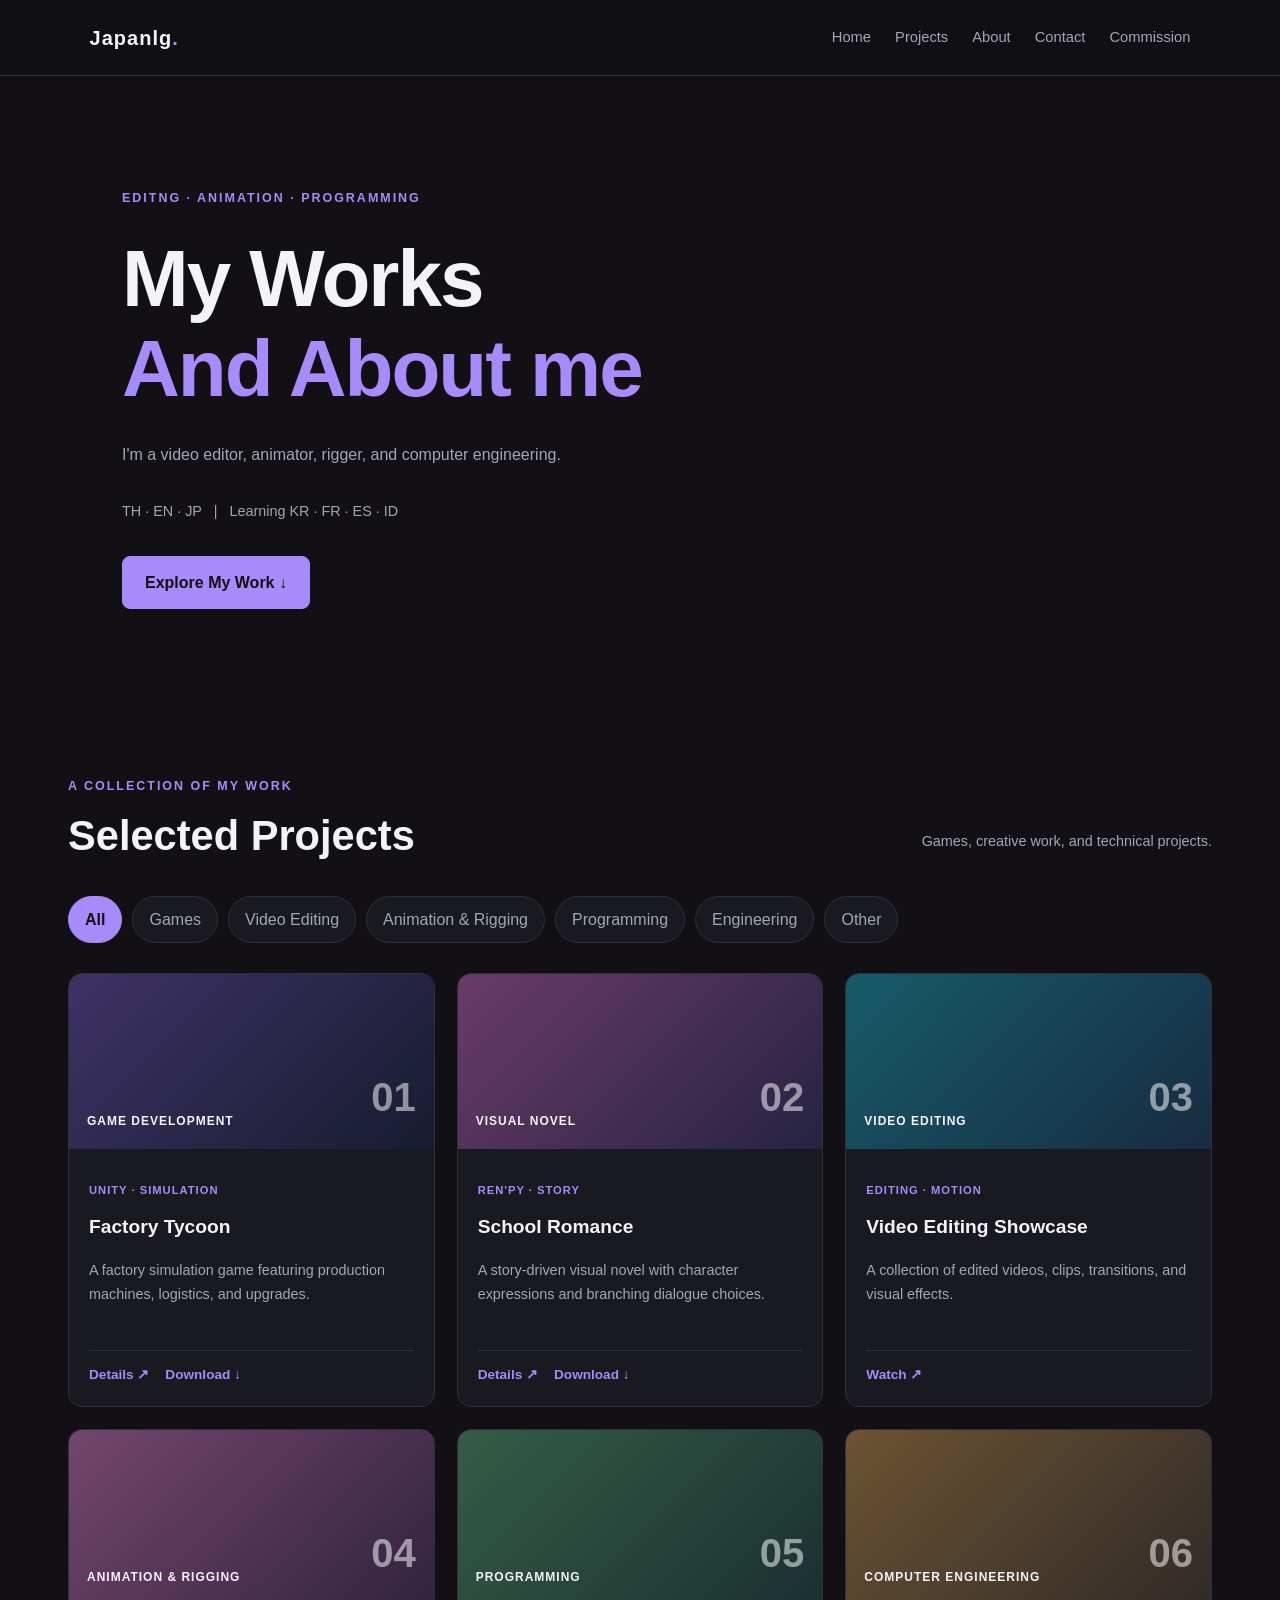
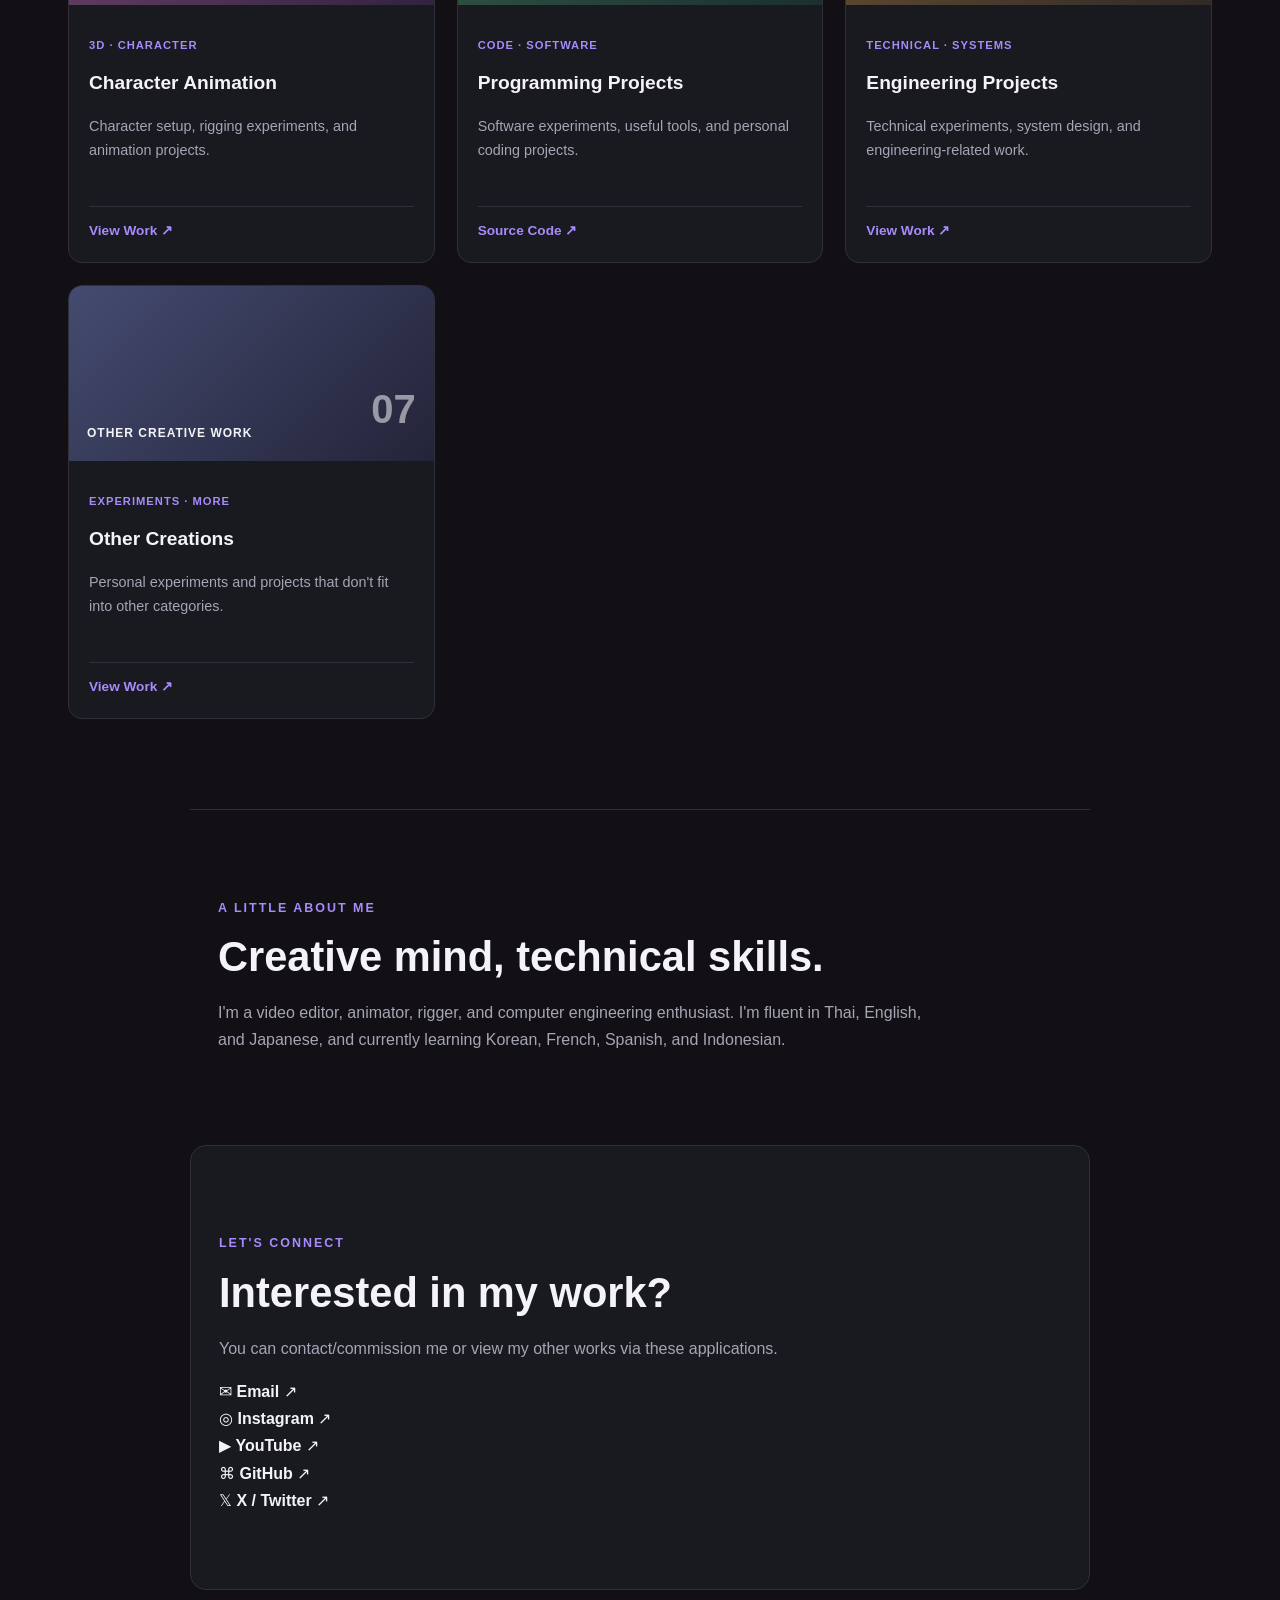
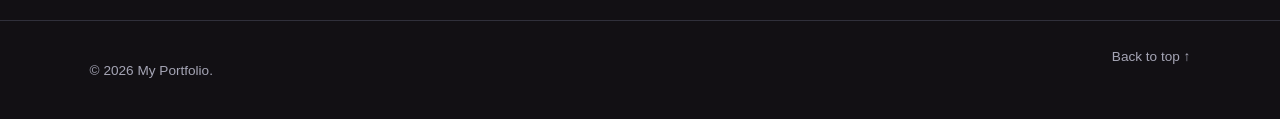
==== index.html @ 39be1f0b "Add files via upload" ====
<!DOCTYPE html>

<html lang="en">
<head>
    <meta charset="UTF-8">
    <meta name="viewport" content="width=device-width, initial-scale=1.0">

    <meta name="description"
          content="Personal portfolio showcasing games, video editing, animation, rigging, and programming projects.">

    <meta name="theme-color" content="#101014">

    <title>Japanlg Hub</title>

    <link rel="stylesheet" href="style.css">
    <script src="script.js" defer></script>
</head>

<body>

    <!-- Navigation -->
    <header class="navbar">
        <a class="logo" href="#home">Japanlg<span>.</span></a>

        <nav aria-label="Main navigation">
            <a href="#home">Home</a>
            <a href="#projects">Projects</a>
            <a href="#about">About</a>
            <a href="#contact">Contact</a>
            <a href="commission.html">Commission</a>
        </nav>
    </header>

    <main>

        <!-- Hero / Introduction -->
        <section class="hero" id="home">
            <p class="eyebrow">Editng · Animation · Programming</p>

            <h1>
                My Works<br>
                <span>And About me</span>
            </h1>

            <p class="hero-description">
                I'm a video editor, animator, rigger, and computer
                engineering.
            </p>

            <p class="languages">
                TH · EN · JP &nbsp; | &nbsp; Learning KR · FR · ES · ID
            </p>

            <a class="primary-button" href="#projects">
                Explore My Work ↓
            </a>
        </section>

        <!-- Projects -->
        <section class="projects-section" id="projects">

            <div class="section-heading">
                <div>
                    <p class="eyebrow">A COLLECTION OF MY WORK</p>
                    <h2>Selected Projects</h2>
                </div>

                <p class="section-description">
                    Games, creative work, and technical projects.
                </p>
            </div>

            <!-- Filter buttons -->
            <div class="filters" aria-label="Filter projects">
                <button class="filter-button active"
                        data-filter="all"
                        aria-pressed="true">
                    All
                </button>

                <button class="filter-button"
                        data-filter="game"
                        aria-pressed="false">
                    Games
                </button>

                <button class="filter-button"
                        data-filter="video"
                        aria-pressed="false">
                    Video Editing
                </button>

                <button class="filter-button"
                        data-filter="animation"
                        aria-pressed="false">
                    Animation & Rigging
                </button>

                <button class="filter-button"
                        data-filter="code"
                        aria-pressed="false">
                    Programming
                </button>

                <button class="filter-button"
                        data-filter="engineering"
                        aria-pressed="false">
                    Engineering
                </button>

                <button class="filter-button"
                        data-filter="other"
                        aria-pressed="false">
                    Other
                </button>
            </div>

            <!-- Project cards -->
            <div class="project-grid" id="project-grid">

                <article class="project-card" data-category="game">
                    <div class="project-art art-game">
                        <span>GAME DEVELOPMENT</span>
                        <strong>01</strong>
                    </div>

                    <div class="project-info">
                        <p class="project-category">UNITY · SIMULATION</p>
                        <h3>Factory Tycoon</h3>
                        <p>
                            A factory simulation game featuring
                            production machines, logistics, and upgrades.
                        </p>
                        <div class="project-links">
                            <a href="#contact">Details ↗</a>
                            <a href="downloads/factory-tycoon.zip"
                               download>Download ↓</a>
                        </div>
                    </div>
                </article>

                <article class="project-card" data-category="game">
                    <div class="project-art art-visual-novel">
                        <span>VISUAL NOVEL</span>
                        <strong>02</strong>
                    </div>

                    <div class="project-info">
                        <p class="project-category">REN'PY · STORY</p>
                        <h3>School Romance</h3>
                        <p>
                            A story-driven visual novel with character
                            expressions and branching dialogue choices.
                        </p>
                        <div class="project-links">
                            <a href="#contact">Details ↗</a>
                            <a href="downloads/school-romance.zip"
                               download>Download ↓</a>
                        </div>
                    </div>
                </article>

                <article class="project-card" data-category="video">
                    <div class="project-art art-video">
                        <span>VIDEO EDITING</span>
                        <strong>03</strong>
                    </div>

                    <div class="project-info">
                        <p class="project-category">EDITING · MOTION</p>
                        <h3>Video Editing Showcase</h3>
                        <p>
                            A collection of edited videos, clips,
                            transitions, and visual effects.
                        </p>
                        <div class="project-links">
                            <a href="#contact">Watch ↗</a>
                        </div>
                    </div>
                </article>

                <article class="project-card" data-category="animation">
                    <div class="project-art art-animation">
                        <span>ANIMATION & RIGGING</span>
                        <strong>04</strong>
                    </div>

                    <div class="project-info">
                        <p class="project-category">3D · CHARACTER</p>
                        <h3>Character Animation</h3>
                        <p>
                            Character setup, rigging experiments,
                            and animation projects.
                        </p>
                        <div class="project-links">
                            <a href="#contact">View Work ↗</a>
                        </div>
                    </div>
                </article>

                <article class="project-card" data-category="code">
                    <div class="project-art art-code">
                        <span>PROGRAMMING</span>
                        <strong>05</strong>
                    </div>

                    <div class="project-info">
                        <p class="project-category">CODE · SOFTWARE</p>
                        <h3>Programming Projects</h3>
                        <p>
                            Software experiments, useful tools,
                            and personal coding projects.
                        </p>
                        <div class="project-links">
                            <a href="#contact">Source Code ↗</a>
                        </div>
                    </div>
                </article>

                <article class="project-card" data-category="engineering">
                    <div class="project-art art-engineering">
                        <span>COMPUTER ENGINEERING</span>
                        <strong>06</strong>
                    </div>

                    <div class="project-info">
                        <p class="project-category">TECHNICAL · SYSTEMS</p>
                        <h3>Engineering Projects</h3>
                        <p>
                            Technical experiments, system design,
                            and engineering-related work.
                        </p>
                        <div class="project-links">
                            <a href="#contact">View Work ↗</a>
                        </div>
                    </div>
                </article>

                <article class="project-card" data-category="other">
                    <div class="project-art art-other">
                        <span>OTHER CREATIVE WORK</span>
                        <strong>07</strong>
                    </div>

                    <div class="project-info">
                        <p class="project-category">EXPERIMENTS · MORE</p>
                        <h3>Other Creations</h3>
                        <p>
                            Personal experiments and projects
                            that don't fit into other categories.
                        </p>
                        <div class="project-links">
                            <a href="#contact">View Work ↗</a>
                        </div>
                    </div>
                </article>

            </div>

            <p class="empty-message" id="empty-message" hidden>
                No projects in this category yet.
            </p>

        </section>

        <!-- About -->
        <section class="about-section" id="about">
            <p class="eyebrow">A LITTLE ABOUT ME</p>
            <h2>Creative mind, technical skills.</h2>

            <p>
                I'm a video editor, animator, rigger, and computer
                engineering enthusiast. I'm fluent in Thai, English,
                and Japanese, and currently learning Korean, French,
                Spanish, and Indonesian.
            </p>
        </section>

        <!-- Contact -->
        <section class="contact-section" id="contact">
            <p class="eyebrow">LET'S CONNECT</p>
            <h2>Interested in my work?</h2>

            <p>
                You can contact/commission me or view my other works via these applications.
            </p>

            <div class="contact-links">

        <!-- Email -->
        <a class="contact-card"
           href="mailto:japanlg55@gmail.com">
            <span class="contact-icon">✉</span>
            <span class="contact-text">
                <strong>Email</strong>
            </span>
            <span class="contact-arrow">↗</span>
        </a>
        <br>

        <a class="contact-card"
           href="https://www.instagram.com/japanlg/"
           target="_blank"
           rel="noopener noreferrer">
            <span class="contact-icon">◎</span>
            <span class="contact-text">
                <strong>Instagram</strong>
            </span>
            <span class="contact-arrow">↗</span>
        </a>
        <br>

        <a class="contact-card"
           href="https://www.youtube.com/@bokunoTL"
           target="_blank"
           rel="noopener noreferrer">
            <span class="contact-icon">▶</span>
            <span class="contact-text">
                <strong>YouTube</strong>
            </span>
            <span class="contact-arrow">↗</span>
        </a>
        <br>

        <a class="contact-card"
           href="https://github.com/Furoshii"
           target="_blank"
           rel="noopener noreferrer">
            <span class="contact-icon">⌘</span>
            <span class="contact-text">
                <strong>GitHub</strong>
            </span>
            <span class="contact-arrow">↗</span>
        </a>
        <br>

        <a class="contact-card"
           href="https://x.com/japanlg2"
           target="_blank"
           rel="noopener noreferrer">
            <span class="contact-icon">𝕏</span>
            <span class="contact-text">
                <strong>X / Twitter</strong>
            </span>
            <span class="contact-arrow">↗</span>
        </a>

    </div>
        </section>

    </main>

    <footer>
        <p>© <span id="current-year"></span> My Portfolio.</p>
        <a href="#home">Back to top ↑</a>
    </footer>

</body>
</html>
---- style.css ----
/* ===== 1. Global settings ===== */
:root {
    --background: #121014;
    --surface: #191920;
    --surface-hover: #22222d;
    --text: #f4f4f8;
    --muted: #a5a5b5;
    --accent: #a78bfa;
    --border: #30303b;
}

* {
    box-sizing: border-box;
}

html {
    scroll-behavior: smooth;
    scroll-padding-top: 90px;
}

body {
    margin: 0;
    background: var(--background);
    color: var(--text);
    font-family: "Segoe UI", Arial, sans-serif;
    line-height: 1.7;
}

a {
    color: inherit;
    text-decoration: none;
}

button {
    font: inherit;
}

button:focus-visible,
a:focus-visible {
    outline: 2px solid var(--accent);
    outline-offset: 4px;
}

::selection {
    background: var(--accent);
    color: #101014;
}

/* ===== 2. Navigation ===== */
.navbar {
    min-height: 76px;
    padding: 16px 7%;
    display: flex;
    justify-content: space-between;
    align-items: center;
    gap: 24px;
    border-bottom: 1px solid var(--border);
    background: rgba(16, 16, 20, 0.96);
}

.logo {
    font-size: 1.25rem;
    font-weight: 800;
    letter-spacing: 1px;
}

.logo span {
    color: var(--accent);
}

.navbar nav {
    display: flex;
    flex-wrap: wrap;
    gap: 24px;
}

.navbar nav a {
    color: var(--muted);
    font-size: 0.92rem;
    transition: color 0.2s;
}

.navbar nav a:hover {
    color: var(--accent);
}

/* ===== 3. Hero section ===== */
.hero {
    max-width: 1100px;
    min-height: 470px;
    margin: auto;
    padding: 100px 32px 90px;
    display: flex;
    flex-direction: column;
    align-items: flex-start;
    justify-content: center;
}

.eyebrow {
    color: var(--accent);
    font-size: 0.78rem;
    font-weight: 700;
    letter-spacing: 2px;
    text-transform: uppercase;
}

.hero h1 {
    margin: 12px 0;
    font-size: clamp(2.6rem, 7vw, 5rem);
    line-height: 1.12;
    letter-spacing: -2px;
}

.hero h1 span {
    color: var(--accent);
}

.hero-description {
    max-width: 650px;
    color: var(--muted);
}

.languages {
    color: var(--muted);
    font-size: 0.9rem;
}

.primary-button {
    display: inline-block;
    margin-top: 18px;
    padding: 12px 22px;
    border: 1px solid var(--accent);
    border-radius: 8px;
    background: var(--accent);
    color: #101014;
    font-weight: 700;
    transition: transform 0.2s, background 0.2s;
}

.primary-button:hover {
    transform: translateY(-2px);
    background: #c4b5fd;
}

/* ===== 4. Projects section ===== */
.projects-section {
    max-width: 1200px;
    margin: auto;
    padding: 65px 28px 90px;
}

.section-heading {
    display: flex;
    justify-content: space-between;
    align-items: end;
    gap: 24px;
    margin-bottom: 28px;
}

.section-heading h2,
.about-section h2,
.contact-section h2 {
    margin: 6px 0;
    font-size: clamp(1.8rem, 4vw, 2.6rem);
    line-height: 1.25;
}

.section-description {
    color: var(--muted);
    font-size: 0.9rem;
}

.filters {
    display: flex;
    flex-wrap: wrap;
    gap: 10px;
    margin-bottom: 30px;
}

.filter-button {
    padding: 9px 16px;
    border: 1px solid var(--border);
    border-radius: 999px;
    background: var(--surface);
    color: var(--muted);
    cursor: pointer;
    transition: 0.2s;
}

.filter-button:hover {
    border-color: var(--accent);
    color: var(--text);
}

.filter-button.active {
    border-color: var(--accent);
    background: var(--accent);
    color: #101014;
    font-weight: 700;
}

.project-grid {
    display: grid;
    grid-template-columns: repeat(3, minmax(0, 1fr));
    gap: 22px;
}

.project-card {
    min-width: 0;
    overflow: hidden;
    border: 1px solid var(--border);
    border-radius: 14px;
    background: var(--surface);
    transition: transform 0.2s, border-color 0.2s;
}

.project-card:hover {
    transform: translateY(-5px);
    border-color: #6d5c99;
}

.project-art {
    min-height: 175px;
    padding: 18px;
    display: flex;
    justify-content: space-between;
    align-items: flex-end;
    gap: 12px;
    overflow: hidden;
}

.project-art span {
    max-width: 80%;
    font-size: 0.75rem;
    font-weight: 700;
    letter-spacing: 1px;
}

.project-art strong {
    font-size: 2.5rem;
    opacity: 0.55;
}

.art-game {
    background: linear-gradient(135deg, #3e3265, #171c30);
}

.art-visual-novel {
    background: linear-gradient(135deg, #693b68, #262342);
}

.art-video {
    background: linear-gradient(135deg, #165b68, #182b42);
}

.art-animation {
    background: linear-gradient(135deg, #74466d, #31233f);
}

.art-code {
    background: linear-gradient(135deg, #355c47, #1a3030);
}

.art-engineering {
    background: linear-gradient(135deg, #6c5333, #302a27);
}

.art-other {
    background: linear-gradient(135deg, #444b70, #242439);
}

.project-info {
    padding: 20px;
}

.project-category {
    color: var(--accent);
    font-size: 0.7rem;
    font-weight: 700;
    letter-spacing: 1px;
}

.project-info h3 {
    margin: 8px 0;
    font-size: 1.2rem;
}

.project-info > p:not(.project-category) {
    min-height: 78px;
    color: var(--muted);
    font-size: 0.9rem;
}

.project-links {
    display: flex;
    flex-wrap: wrap;
    gap: 16px;
    padding-top: 12px;
    border-top: 1px solid var(--border);
}

.project-links a {
    color: var(--accent);
    font-size: 0.85rem;
    font-weight: 600;
}

.project-links a:hover {
    text-decoration: underline;
}

.empty-message {
    padding: 30px 0;
    color: var(--muted);
}

/* ===== 5. About and contact ===== */
.about-section,
.contact-section {
    max-width: 900px;
    margin: 0 auto;
    padding: 75px 28px;
}

.about-section {
    border-top: 1px solid var(--border);
}

.about-section > p:last-child,
.contact-section > p:not(.eyebrow) {
    max-width: 720px;
    color: var(--muted);
}

.contact-section {
    margin-bottom: 30px;
    border: 1px solid var(--border);
    border-radius: 16px;
    background: var(--surface);
}

.contact-section .primary-button {
    margin-top: 12px;
}

/* ===== 6. Footer ===== */
footer {
    display: flex;
    justify-content: space-between;
    gap: 16px;
    padding: 24px 7%;
    border-top: 1px solid var(--border);
    color: var(--muted);
    font-size: 0.85rem;
}

footer a:hover {
    color: var(--accent);
}

/* ===== 7. Responsive layout ===== */
@media (max-width: 900px) {
    .project-grid {
        grid-template-columns: repeat(2, minmax(0, 1fr));
    }

    .section-heading {
        align-items: flex-start;
        flex-direction: column;
        gap: 8px;
    }
}

@media (max-width: 600px) {
    .navbar {
        align-items: flex-start;
        flex-direction: column;
        padding: 18px 6%;
    }

    .navbar nav {
        gap: 14px;
    }

    .hero {
        min-height: auto;
        padding: 75px 22px;
    }

    .hero h1 {
        letter-spacing: -1px;
    }

    .projects-section {
        padding: 45px 18px 65px;
    }

    .project-grid {
        grid-template-columns: 1fr;
    }

    .project-art {
        min-height: 200px;
    }

    .about-section,
    .contact-section {
        padding: 45px 22px;
    }

    footer {
        padding: 20px;
    }

/* Contact section */
.contact-section {
    padding: 100px 0;
    text-align: center;
}

.contact-description {
    max-width: 600px;
    margin: 16px auto 36px;
    color: #aaaabe;
    line-height: 1.8;
}

.contact-links {
    display: grid;
    grid-template-columns: repeat(2, minmax(0, 1fr));
    gap: 14px;
    max-width: 820px;
    margin: 0 auto;
    text-align: left;
}

.contact-card {
    display: flex;
    align-items: center;
    gap: 16px;
    min-width: 0;
    padding: 20px;
    border: 1px solid #303047;
    border-radius: 14px;
    background: #171725;
    color: #ffffff;
    text-decoration: none;
    transition:
        transform 0.2s ease,
        border-color 0.2s ease,
        background 0.2s ease;
}

.contact-card:hover {
    transform: translateY(-4px);
    border-color: #a78bfa;
    background: #202034;
}

.contact-icon {
    display: grid;
    place-items: center;
    flex-shrink: 0;
    width: 46px;
    height: 46px;
    border-radius: 12px;
    background: #292442;
    color: #c4b5fd;
    font-size: 1.35rem;
}

.contact-text {
    display: flex;
    flex: 1;
    flex-direction: column;
    gap: 5px;
    min-width: 0;
}

.contact-text strong {
    font-size: 1rem;
}

.contact-text small {
    color: #a3a3b8;
    line-height: 1.5;
}

.contact-arrow {
    color: #a78bfa;
    font-size: 1.2rem;
}

/* Mobile layout */
@media (max-width: 600px) {
    .contact-section {
        padding: 70px 0;
    }

    .contact-links {
        grid-template-columns: 1fr;
    }

    .contact-card {
        padding: 16px;
    }
}
}
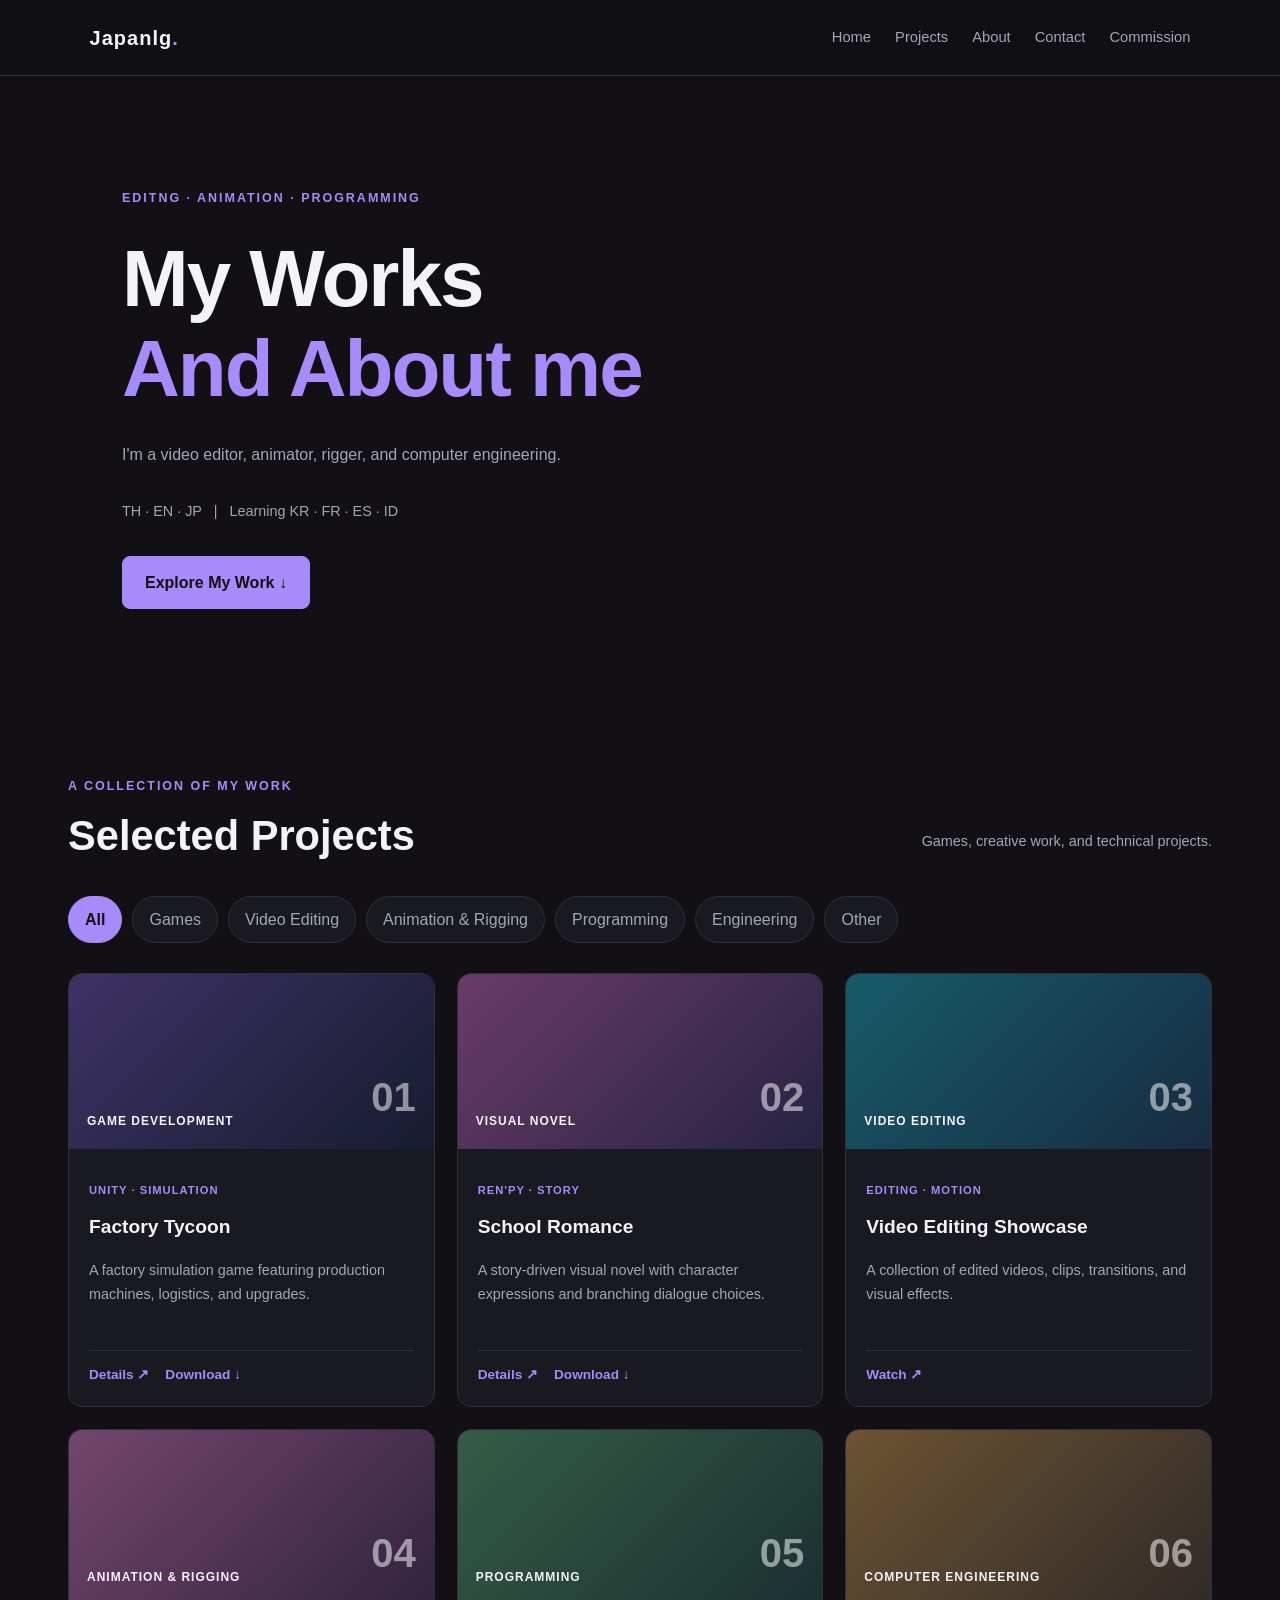
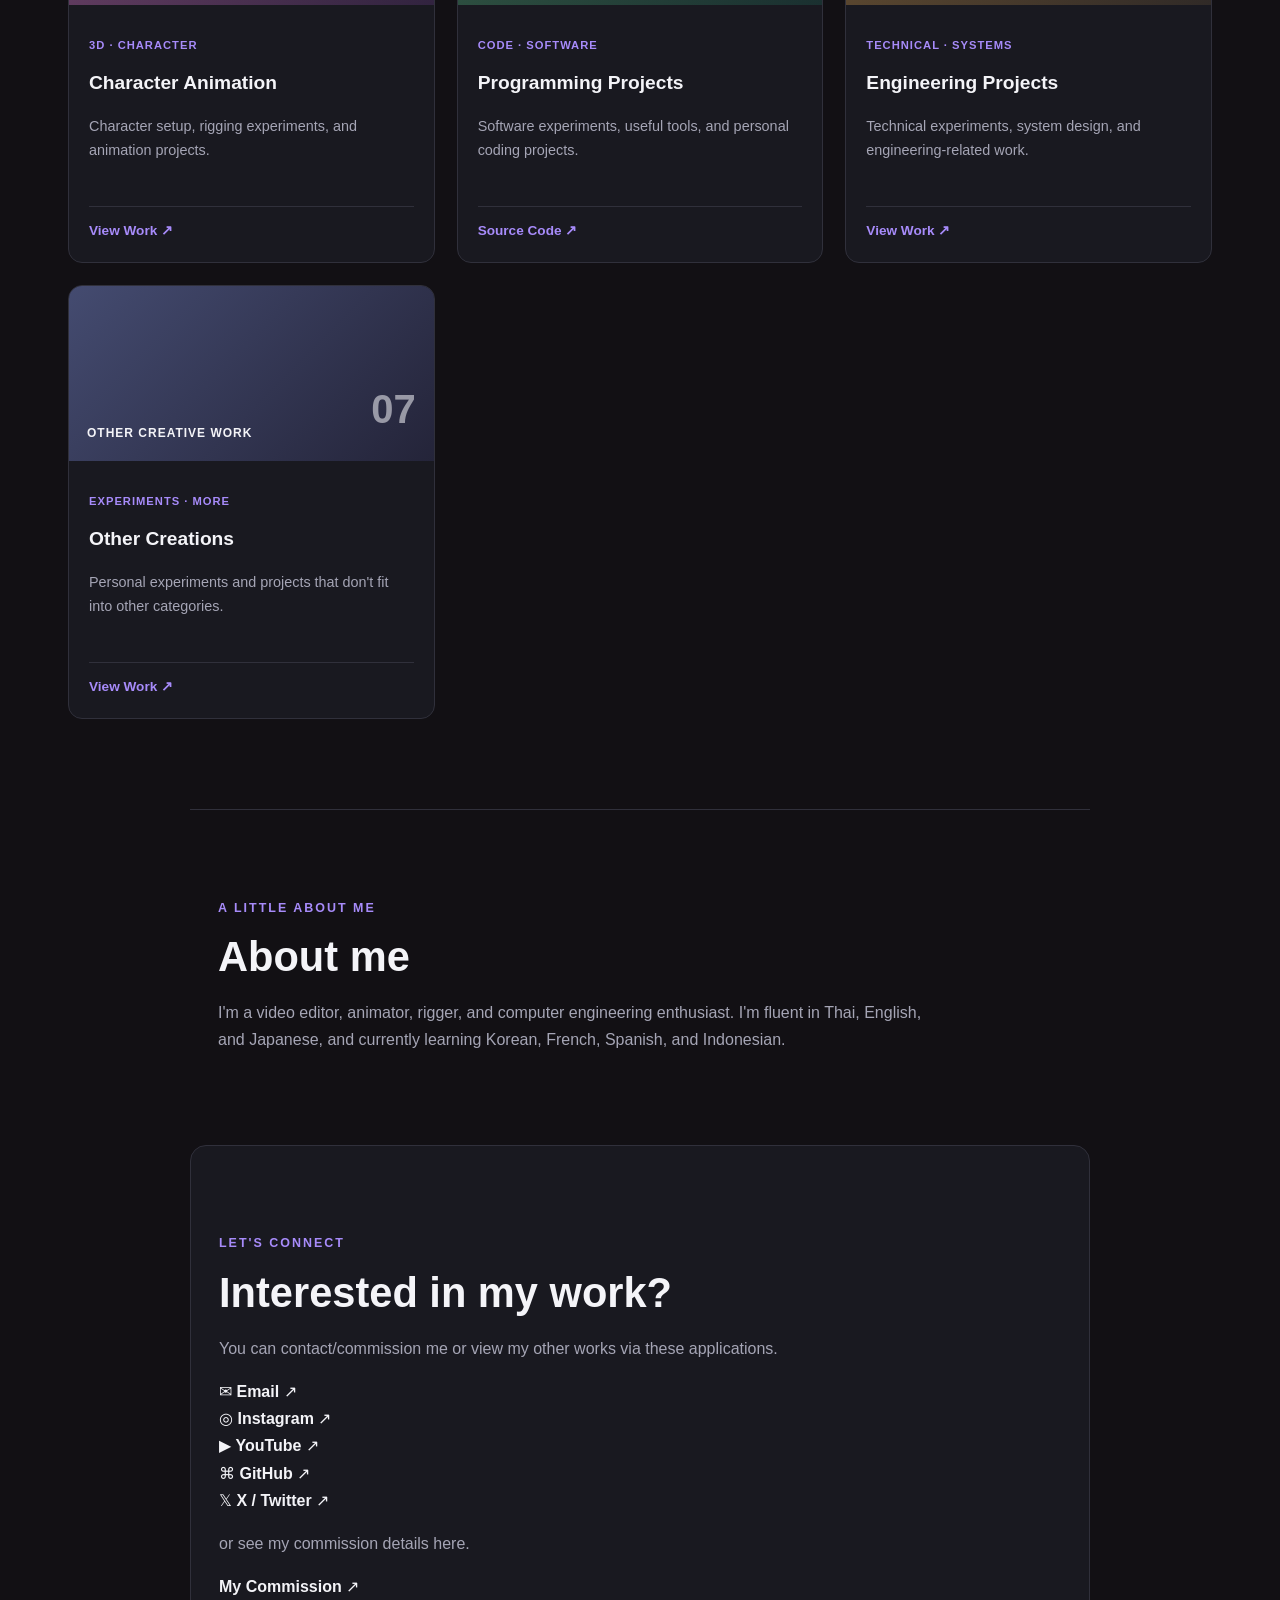
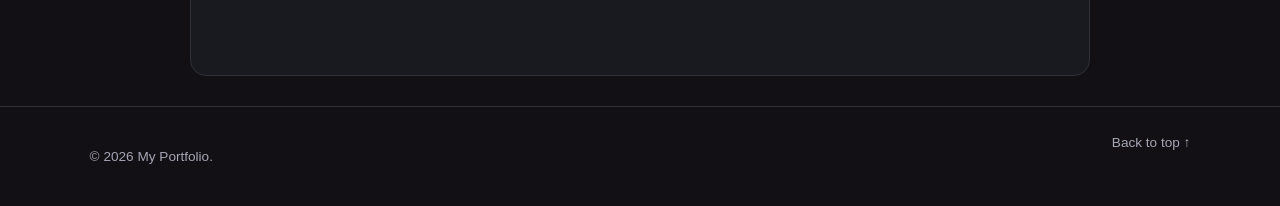
==== commit 1868ad88: "Add files via upload" ====
--- a/index.html
+++ b/index.html
@@ -266,7 +266,7 @@
         <!-- About -->
         <section class="about-section" id="about">
             <p class="eyebrow">A LITTLE ABOUT ME</p>
-            <h2>Creative mind, technical skills.</h2>
+            <h2>About me</h2>
 
             <p>
                 I'm a video editor, animator, rigger, and computer
@@ -346,6 +346,23 @@
         </a>
 
     </div>
+
+        <p>
+            or see my commission details here.
+        </p>
+    
+    <div>
+        <a class="contact-card"
+           href="commission.html"
+           target="_blank"
+           rel="noopener noreferrer">
+            <span class="contact-text">
+                <strong>My Commission</strong>
+            </span>
+            <span class="contact-arrow">↗</span>
+        </a>
+
+    </div>
         </section>
 
     </main>
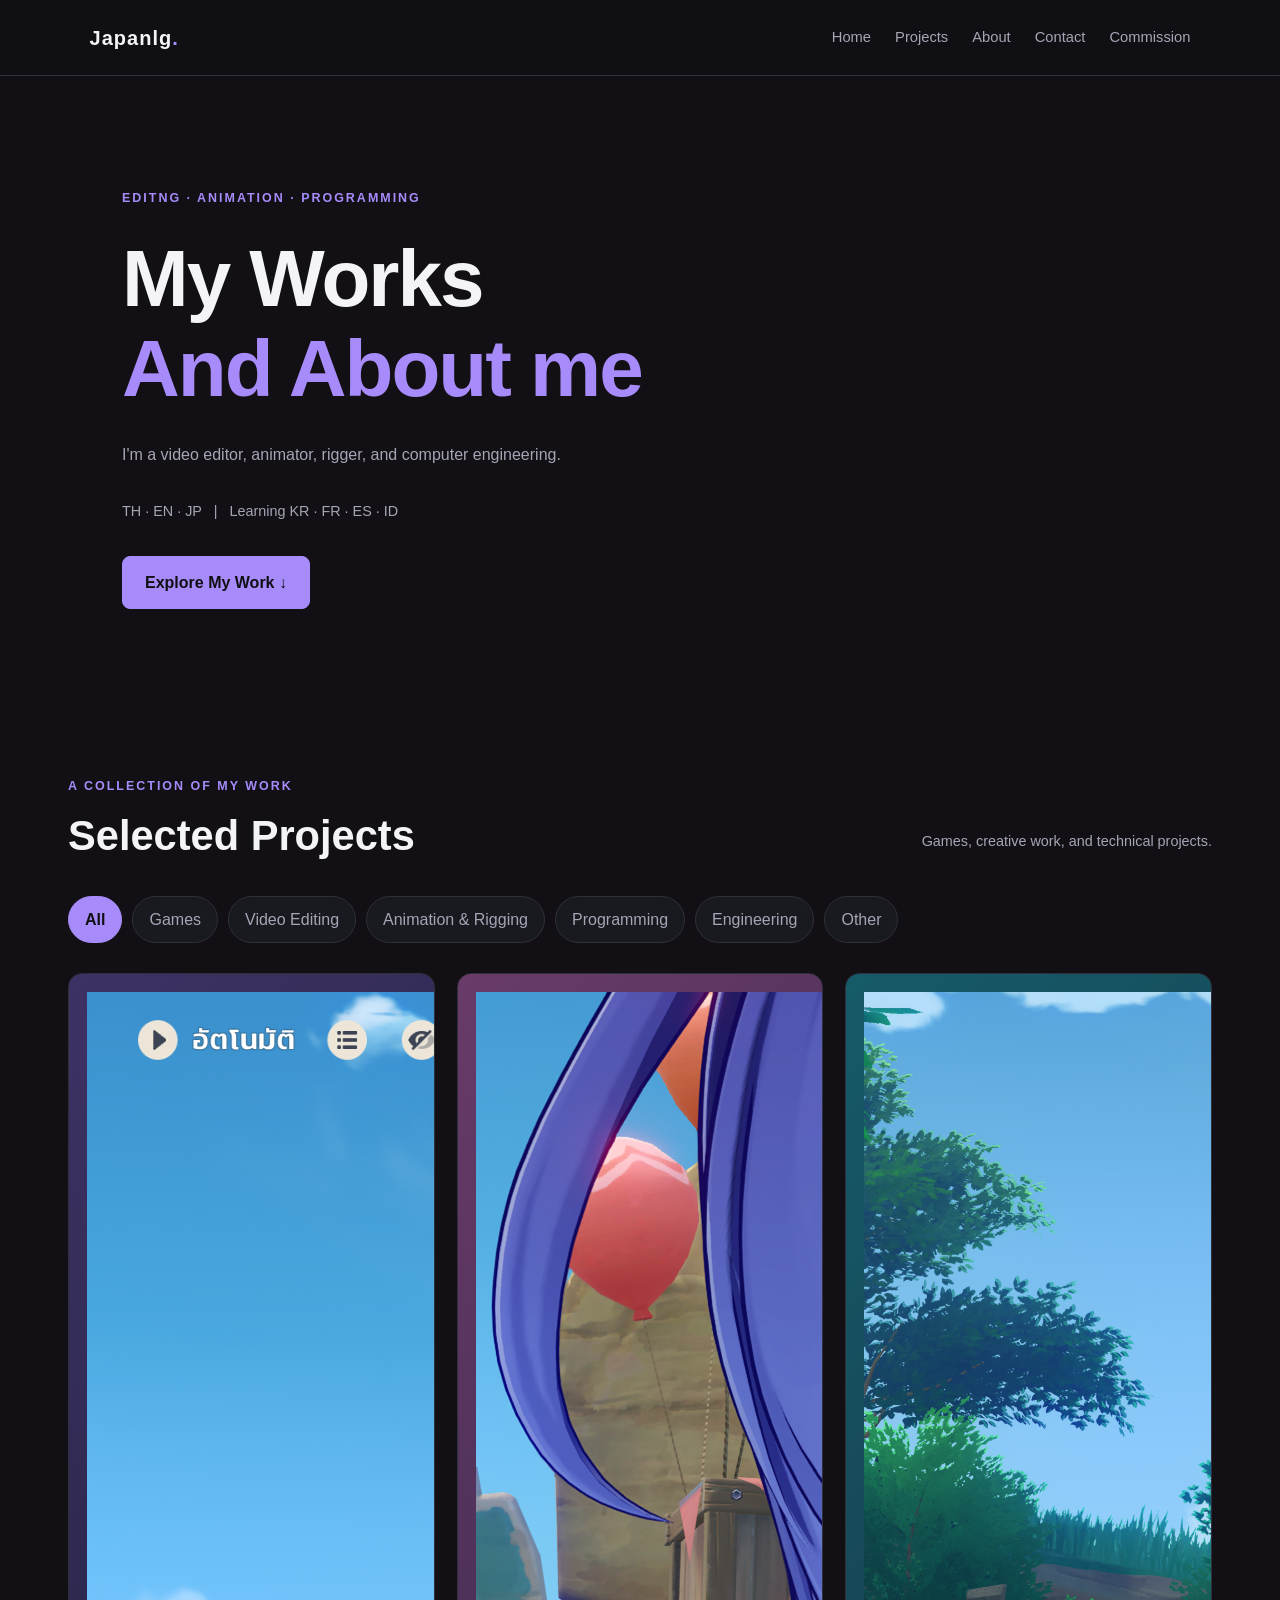
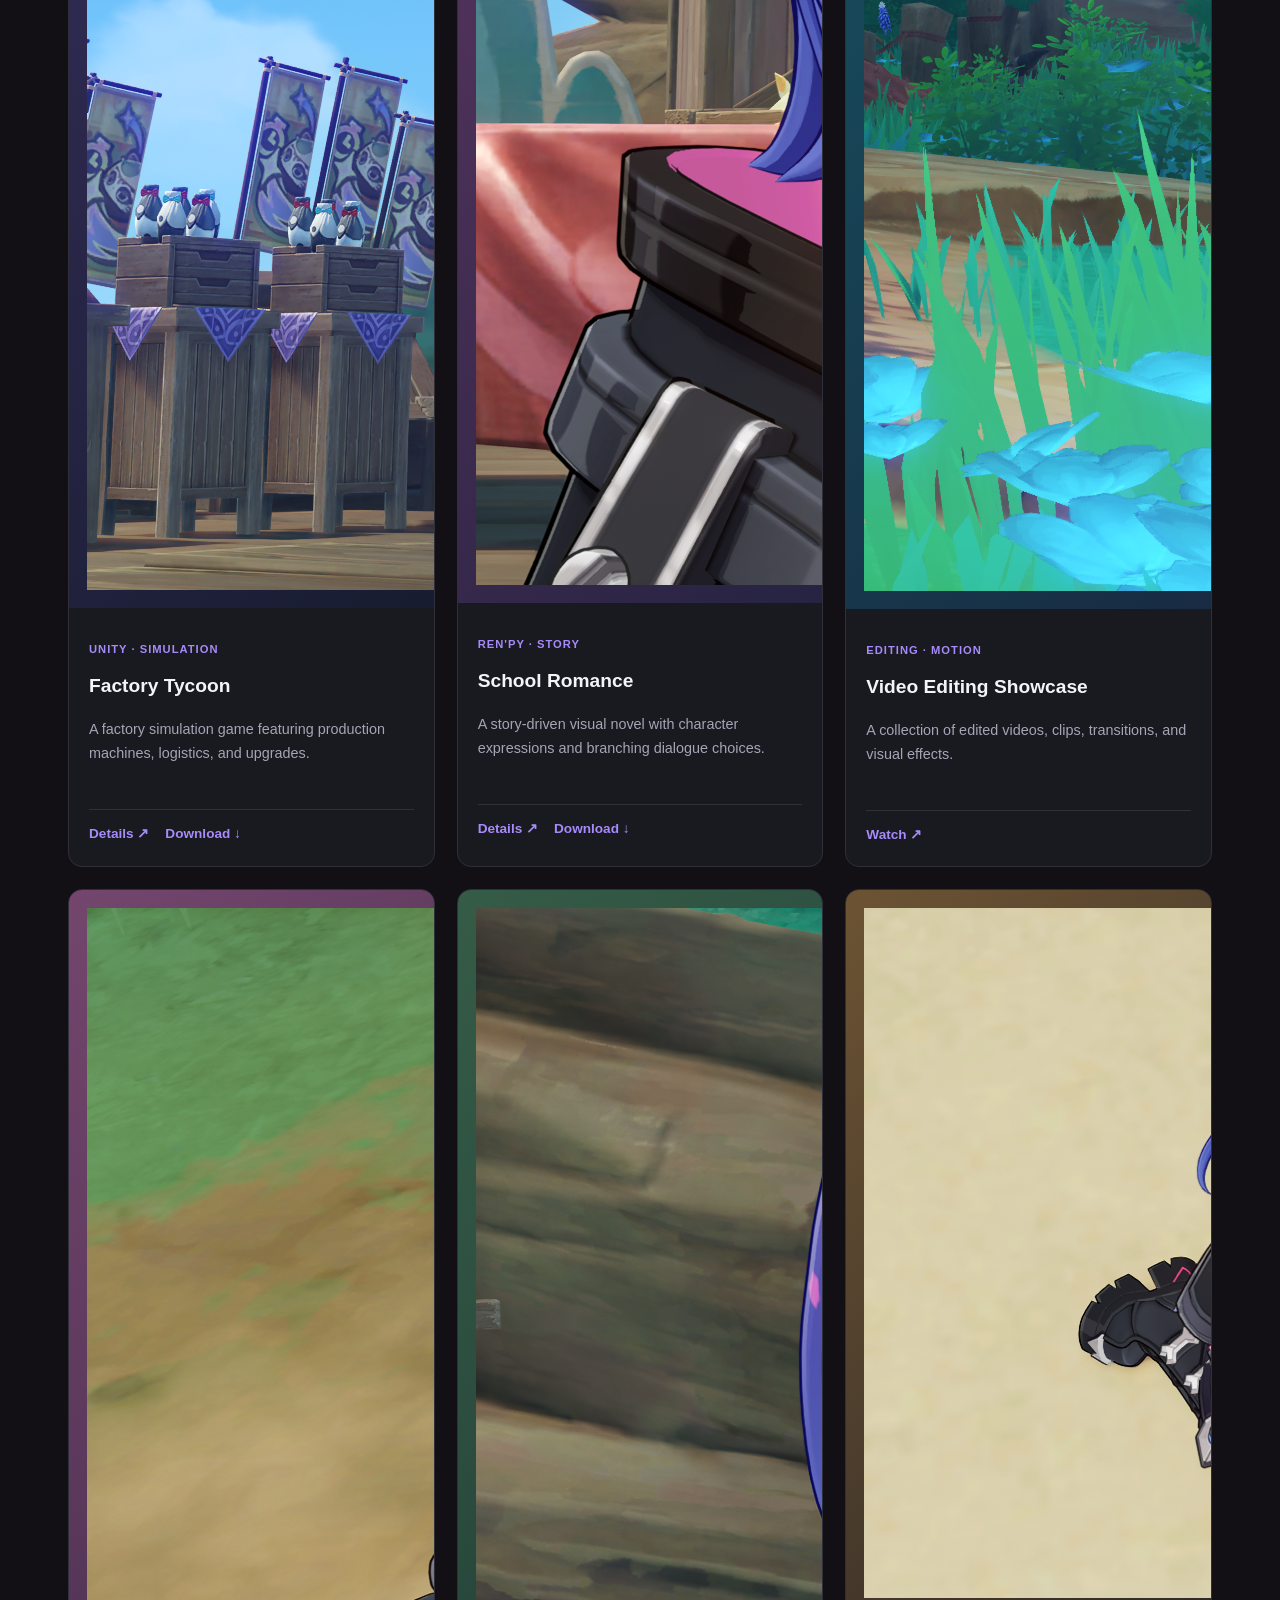
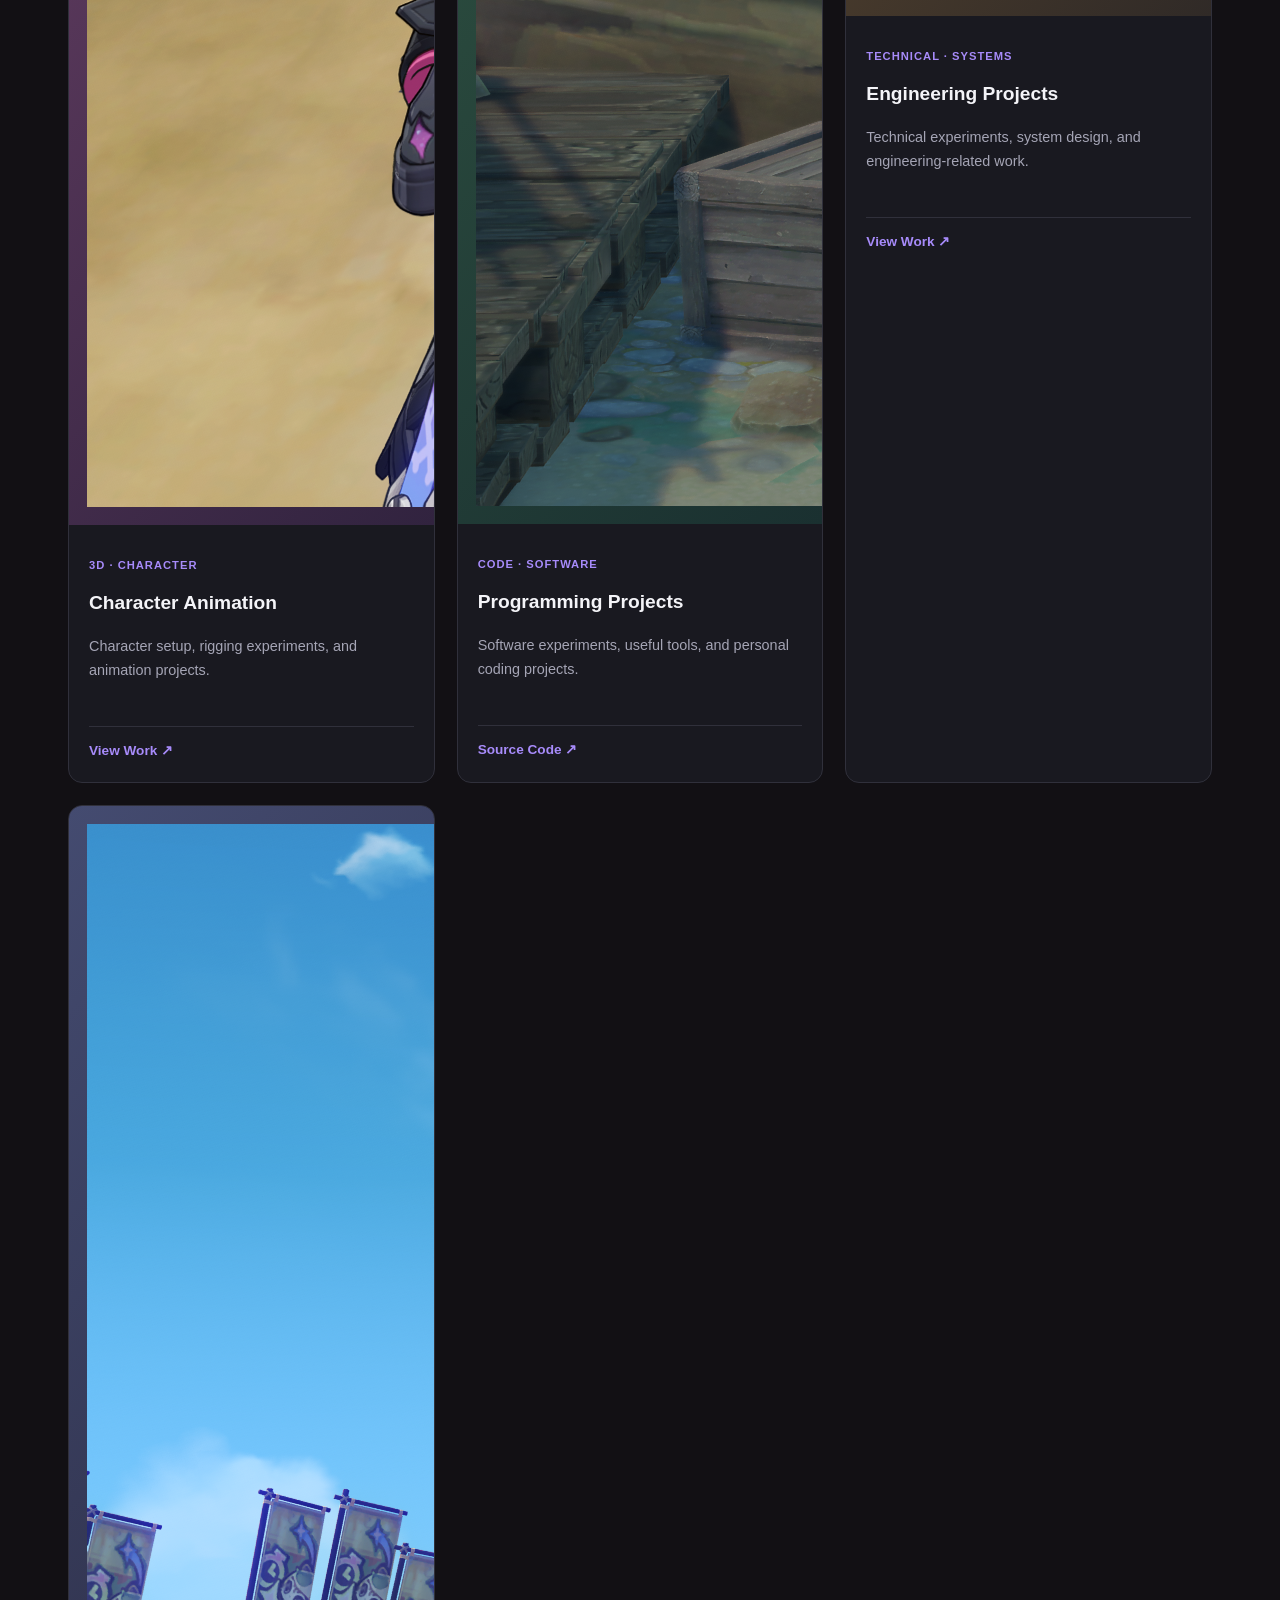
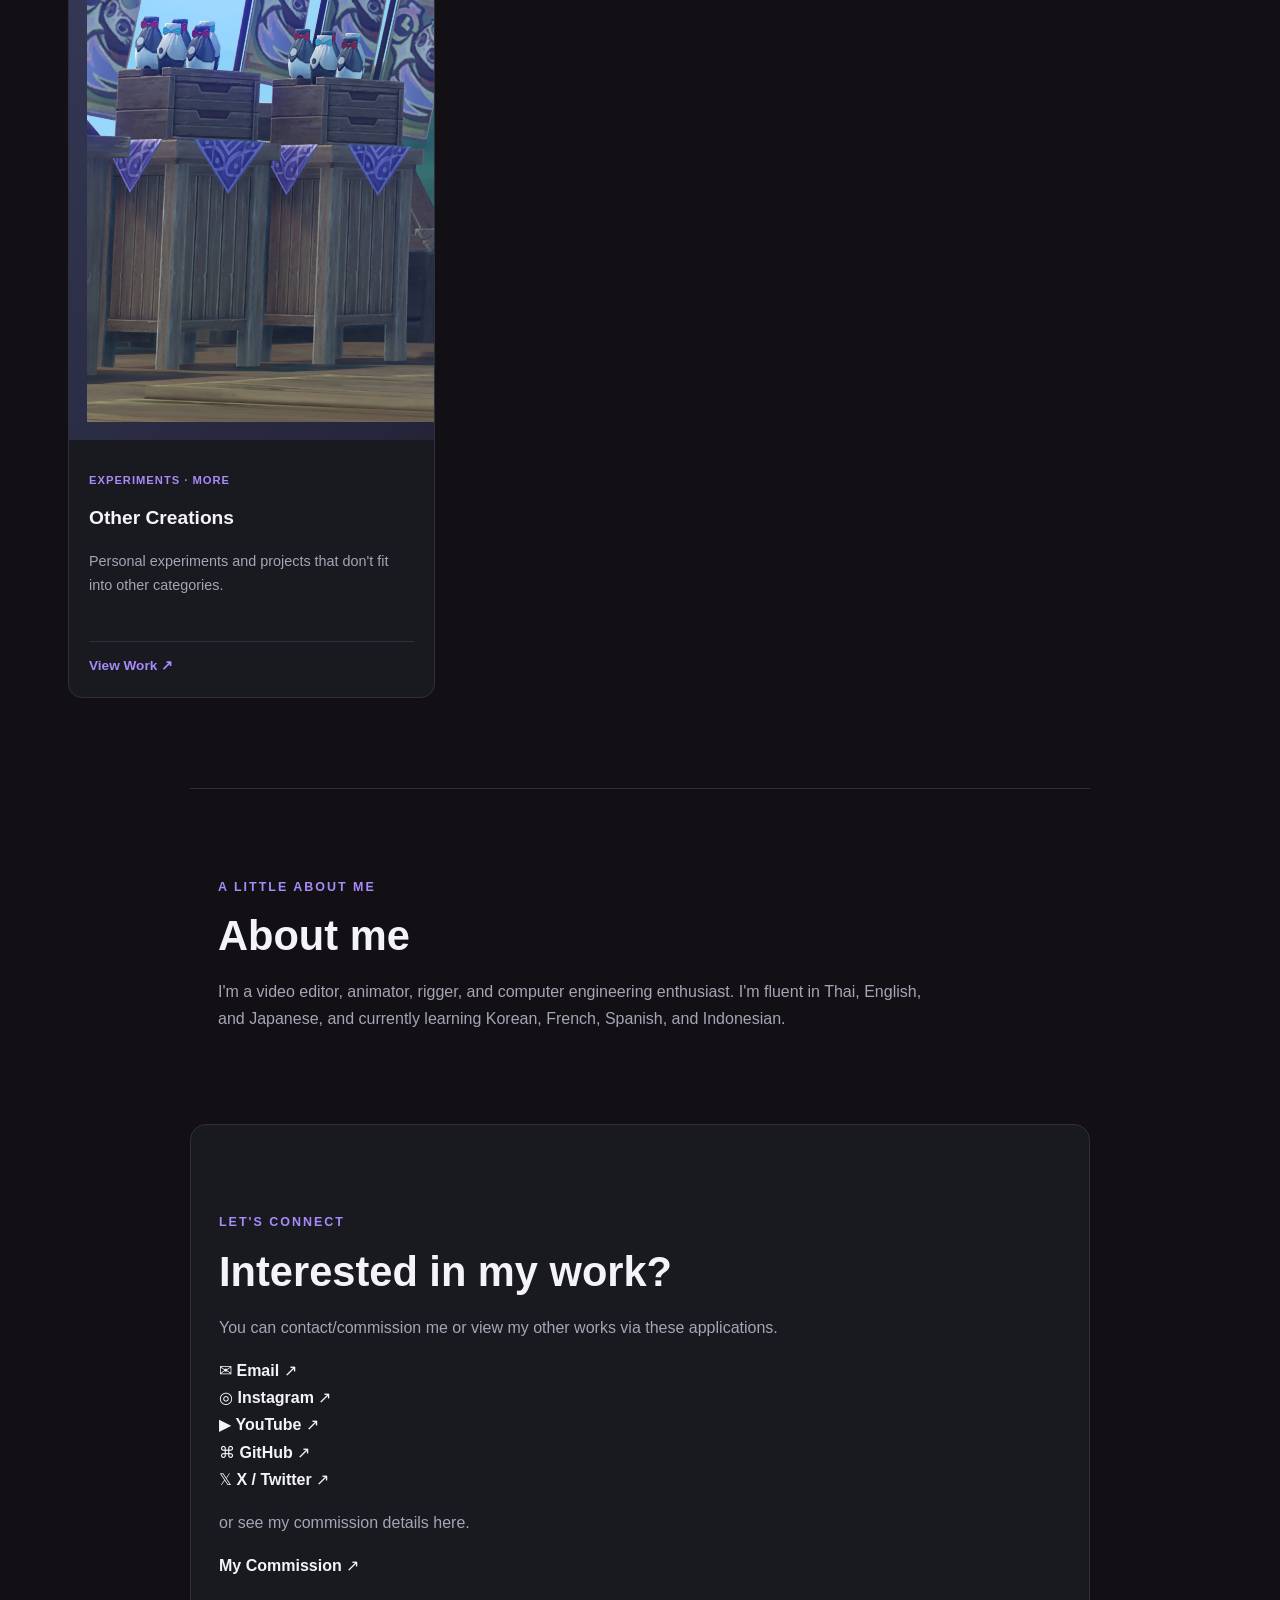
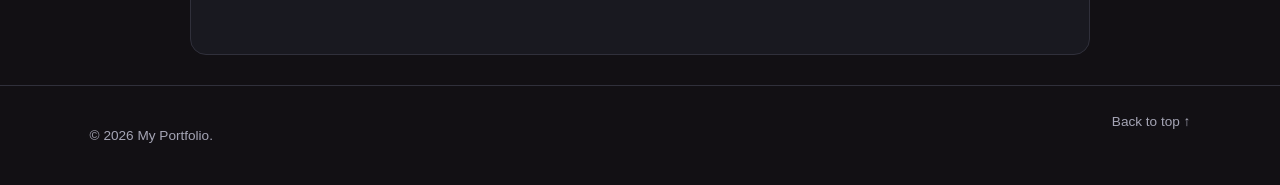
==== commit 9f22c492: "Add files via upload" ====
--- a/index.html
+++ b/index.html
@@ -120,6 +120,8 @@
 
                 <article class="project-card" data-category="game">
                     <div class="project-art art-game">
+                        <img src="images/aa (1).png"
+                            alt="Factory Tycoon game">
                         <span>GAME DEVELOPMENT</span>
                         <strong>01</strong>
                     </div>
@@ -141,6 +143,8 @@
 
                 <article class="project-card" data-category="game">
                     <div class="project-art art-visual-novel">
+                        <img src="images/aa (2).png"
+                            alt="School Romance visual novel">
                         <span>VISUAL NOVEL</span>
                         <strong>02</strong>
                     </div>
@@ -162,6 +166,8 @@
 
                 <article class="project-card" data-category="video">
                     <div class="project-art art-video">
+                        <img src="images/aa (3).png"
+                            alt="Video editing showcase">
                         <span>VIDEO EDITING</span>
                         <strong>03</strong>
                     </div>
@@ -181,6 +187,8 @@
 
                 <article class="project-card" data-category="animation">
                     <div class="project-art art-animation">
+                        <img src="images/aa (4).png"
+                            alt="Character animation and rigging">
                         <span>ANIMATION & RIGGING</span>
                         <strong>04</strong>
                     </div>
@@ -200,6 +208,8 @@
 
                 <article class="project-card" data-category="code">
                     <div class="project-art art-code">
+                        <img src="images/aa (5).png"
+                            alt="Programming projects">
                         <span>PROGRAMMING</span>
                         <strong>05</strong>
                     </div>
@@ -219,6 +229,8 @@
 
                 <article class="project-card" data-category="engineering">
                     <div class="project-art art-engineering">
+                        <img src="images/aa (6).png"
+                            alt="Computer engineering projects">
                         <span>COMPUTER ENGINEERING</span>
                         <strong>06</strong>
                     </div>
@@ -238,6 +250,8 @@
 
                 <article class="project-card" data-category="other">
                     <div class="project-art art-other">
+                        <img src="images/aa (7).png"
+                            alt="Other creative projects">
                         <span>OTHER CREATIVE WORK</span>
                         <strong>07</strong>
                     </div>
--- a/style.css
+++ b/style.css
@@ -506,4 +506,29 @@
         padding: 16px;
     }
 }
-}
+
+
+/* Project preview images */
+.project-art {
+    position: relative;
+    overflow: hidden;
+}
+
+.project-art img {
+    position: absolute;
+    inset: 0;
+    width: 100%;
+    height: 100%;
+    object-fit: cover;
+    object-position: center;
+    display: block;
+}
+
+/* Keep the existing labels visible above the image */
+.project-art span,
+.project-art strong {
+    position: relative;
+    z-index: 1;
+}
+
+}
